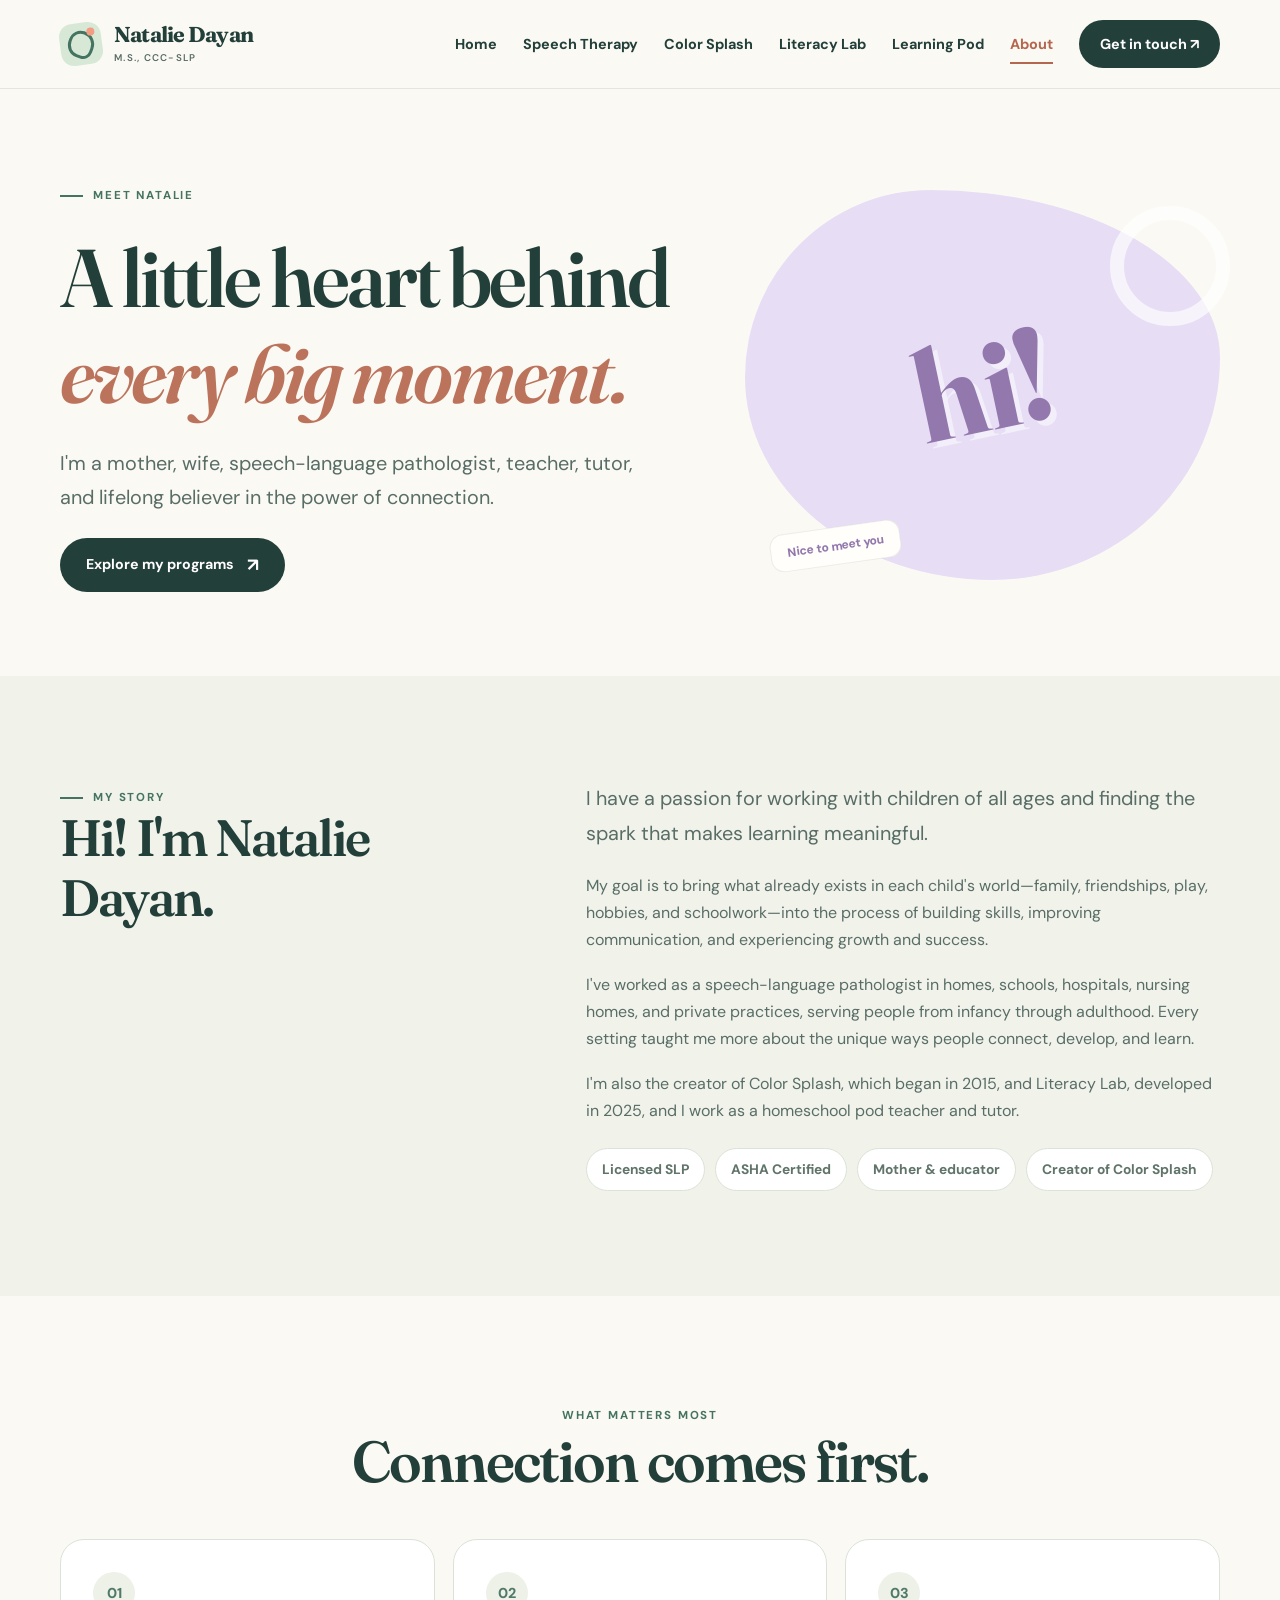
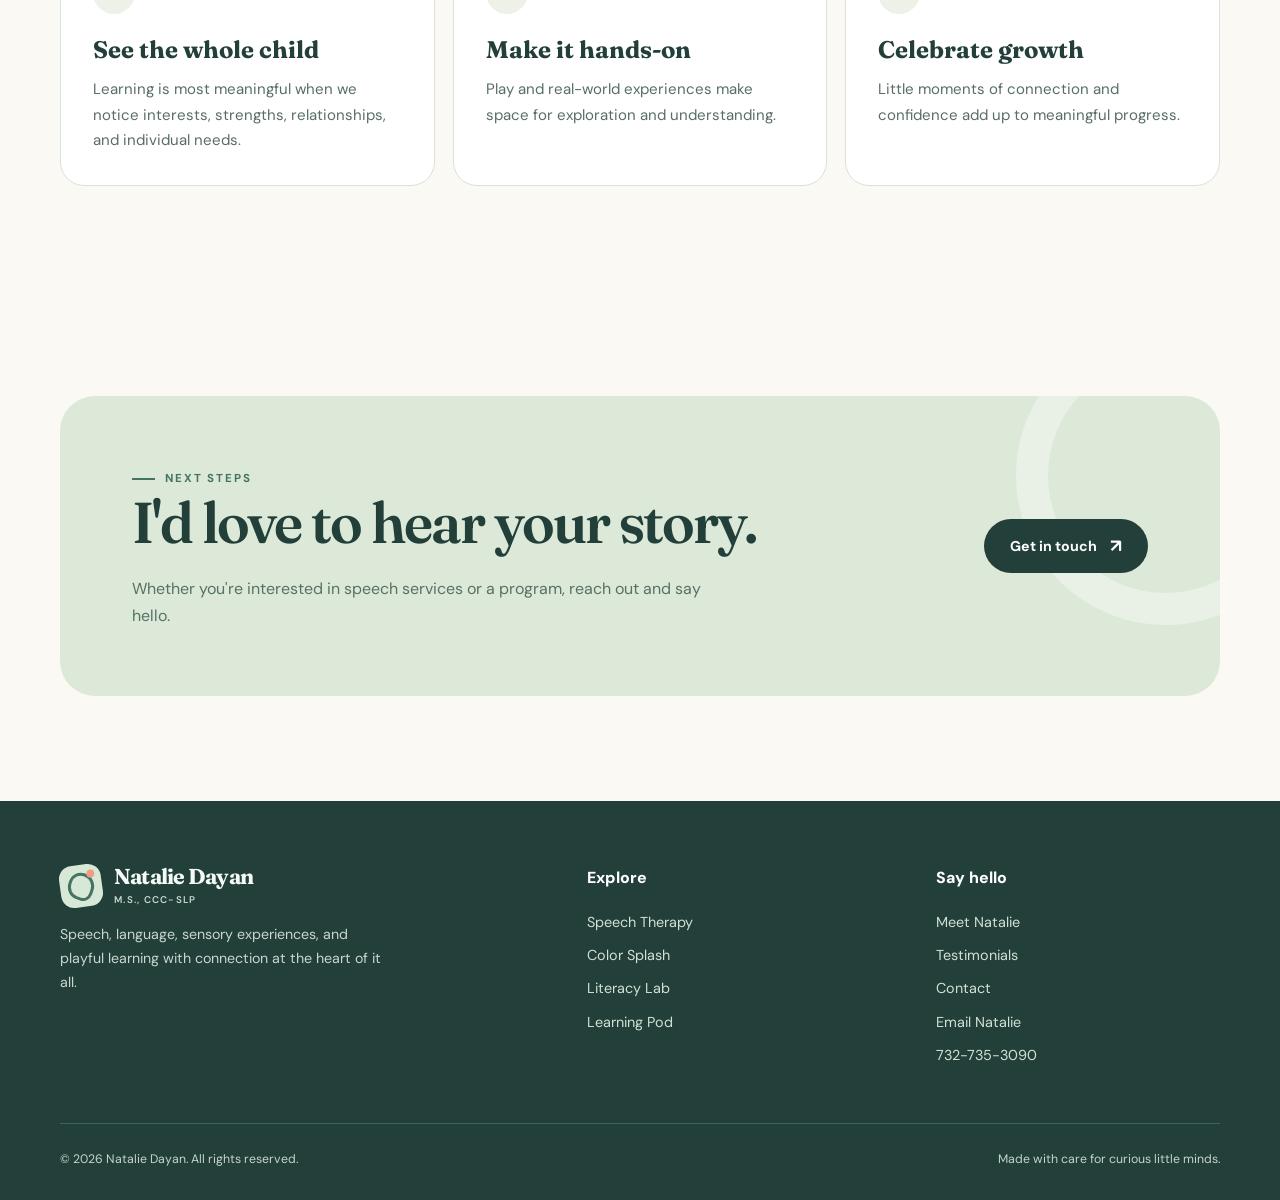
==== about.html @ fe286daa "Build Natalie Dayan static site: about.html" ====
<!doctype html>
<html lang="en"><head><meta charset="utf-8"><meta name="viewport" content="width=device-width,initial-scale=1"><meta name="theme-color" content="#fbf9f4"><meta name="description" content="Get to know Natalie Dayan, M.S., CCC-SLP, speech-language pathologist, educator and creator of Color Splash and Literacy Lab."><title>About Natalie | Natalie Dayan, M.S., CCC-SLP</title><link rel="icon" type="image/svg+xml" href="favicon.svg"><link rel="preconnect" href="https://fonts.googleapis.com"><link rel="preconnect" href="https://fonts.gstatic.com" crossorigin><link rel="stylesheet" href="styles.css"><script src="main.js" defer></script></head><body><a class="skip" href="#content">Skip to content</a><header class="site-header"><div class="shell nav-row"><a class="brand" href="index.html" aria-label="Natalie Dayan home"><span class="brand-mark" aria-hidden="true"></span><span class="brand-name">Natalie Dayan<span class="brand-sub">M.S., CCC-SLP</span></span></a><button class="menu-toggle" type="button" aria-expanded="false" aria-controls="primary-nav" aria-label="Open navigation"><span></span></button><nav class="site-nav" id="primary-nav" aria-label="Primary navigation"><a href="index.html">Home</a><a href="speech-therapy.html">Speech Therapy</a><a href="color-splash.html">Color Splash</a><a href="literacy-lab.html">Literacy Lab</a><a href="learning-pod.html">Learning Pod</a><a href="about.html" aria-current="page">About</a><a class="nav-cta" href="contact.html">Get in touch ↗</a></nav></div></header><main id="content"><section class="page-hero"><div class="shell page-hero-grid"><div><span class="eyebrow">Meet Natalie</span><h1>A little heart behind <span class='highlight'>every big moment.</span></h1><p class="lead">I'm a mother, wife, speech-language pathologist, teacher, tutor, and lifelong believer in the power of connection.</p><div class="button-row"><a class="btn btn-primary" href="index.html#programs">Explore my programs <span class="arrow" aria-hidden="true">↗</span></a></div></div><div class="page-art about-art" aria-hidden="true"><span class="orb"></span><span class="central">hi!</span><span class="mini">Nice to meet you</span></div></div></section><section class="section soft-area"><div class="shell prose-grid"><div><span class="eyebrow">My story</span><h2>Hi! I'm Natalie Dayan.</h2></div><div><p class="lead">I have a passion for working with children of all ages and finding the spark that makes learning meaningful.</p><p>My goal is to bring what already exists in each child's world—family, friendships, play, hobbies, and schoolwork—into the process of building skills, improving communication, and experiencing growth and success.</p><p>I've worked as a speech-language pathologist in homes, schools, hospitals, nursing homes, and private practices, serving people from infancy through adulthood. Every setting taught me more about the unique ways people connect, develop, and learn.</p><p>I'm also the creator of Color Splash, which began in 2015, and Literacy Lab, developed in 2025, and I work as a homeschool pod teacher and tutor.</p><div class="bullet-pills"><span>Licensed SLP</span><span>ASHA Certified</span><span>Mother & educator</span><span>Creator of Color Splash</span></div></div></div></section><section class="section"><div class="shell"><div class="section-heading center"><span class="eyebrow">What matters most</span><h2>Connection comes first.</h2></div><div class="info-grid"><article class="info-card reveal"><span class="num">01</span><h3>See the whole child</h3><p>Learning is most meaningful when we notice interests, strengths, relationships, and individual needs.</p></article><article class="info-card reveal"><span class="num">02</span><h3>Make it hands-on</h3><p>Play and real-world experiences make space for exploration and understanding.</p></article><article class="info-card reveal"><span class="num">03</span><h3>Celebrate growth</h3><p>Little moments of connection and confidence add up to meaningful progress.</p></article></div></div></section><section class="section"><div class="shell"><div class="cta-panel reveal"><div><span class="eyebrow">Next steps</span><h2>I'd love to hear your story.</h2><p>Whether you're interested in speech services or a program, reach out and say hello.</p></div><a class="btn btn-primary" href="contact.html">Get in touch <span class="arrow" aria-hidden="true">↗</span></a></div></div></section></main><footer class="site-footer"><div class="shell"><div class="footer-top"><div><a class="brand" href="index.html"><span class="brand-mark" aria-hidden="true"></span><span class="brand-name">Natalie Dayan<span class="brand-sub">M.S., CCC-SLP</span></span></a><p>Speech, language, sensory experiences, and playful learning with connection at the heart of it all.</p></div><div><div class="footer-title">Explore</div><nav class="footer-links" aria-label="Footer programs"><a href="speech-therapy.html">Speech Therapy</a><a href="color-splash.html">Color Splash</a><a href="literacy-lab.html">Literacy Lab</a><a href="learning-pod.html">Learning Pod</a></nav></div><div><div class="footer-title">Say hello</div><nav class="footer-links" aria-label="Footer information"><a href="about.html">Meet Natalie</a><a href="testimonials.html">Testimonials</a><a href="contact.html">Contact</a><a href="mailto:colorsplashslp@gmail.com">Email Natalie</a><a href="tel:+17327353090">732-735-3090</a></nav></div></div><div class="footer-bottom"><span>© <span data-year>2026</span> Natalie Dayan. All rights reserved.</span><span>Made with care for curious little minds.</span></div></div></footer></body></html>
---- styles.css ----
@import url('https://fonts.googleapis.com/css2?family=DM+Sans:wght@400;500;600;700&family=Fraunces:opsz,wght,SOFT,WONK@9..144,500,25,1;9..144,600,25,1;9..144,700,25,1&display=swap');
:root{--ink:#233f3a;--muted:#596d67;--cream:#fbf9f4;--paper:#fffefb;--sage:#d7e9d6;--sage-deep:#447461;--coral:#faab93;--lavender:#e7def5;--butter:#f8e6a4;--blue:#cfe5eb;--border:#dbe2d8;--radius:28px;--shadow:0 16px 55px rgba(39,64,55,.08)}
*{box-sizing:border-box}html{scroll-behavior:smooth;scroll-padding-top:105px}body{margin:0;background:var(--cream);font-family:'DM Sans',Arial,sans-serif;color:var(--ink);font-size:16px;line-height:1.68;-webkit-font-smoothing:antialiased}a{color:inherit;text-decoration:none}button{font:inherit}p{margin:0 0 1.15em}h1,h2,h3,h4{margin:0;line-height:1.17}h1,h2,.serif{font-family:'Fraunces',Georgia,serif;font-weight:600;letter-spacing:-.035em}h1{font-size:clamp(3.5rem,7.1vw,6.6rem)}h2{font-size:clamp(2.45rem,4.5vw,4.15rem)}h3{font-size:1.3rem}img,svg{max-width:100%}::selection{background:#f7d0bf;color:var(--ink)}:focus-visible{outline:3px solid #c4765f;outline-offset:4px}.shell{width:min(1160px,calc(100% - 64px));margin-inline:auto}.skip{position:absolute;left:15px;top:-75px;padding:10px 18px;background:white;z-index:200}.skip:focus{top:15px}.site-header{position:sticky;z-index:100;top:0;background:rgba(251,249,244,.95);border-bottom:1px solid rgba(51,76,64,.11);backdrop-filter:blur(16px)}.nav-row{height:88px;display:flex;align-items:center;justify-content:space-between;gap:24px}.brand{display:flex;align-items:center;gap:12px;flex-shrink:0}.brand-mark{height:42px;width:42px;border-radius:13px;background:var(--sage);display:grid;place-items:center;position:relative;transform:rotate(-8deg)}.brand-mark:before{content:'';width:20px;height:21px;border:3px solid var(--sage-deep);border-radius:45% 50% 35% 48%;transform:rotate(28deg)}.brand-mark:after{content:'';position:absolute;height:8px;width:8px;background:#f49b83;border-radius:50%;right:6px;top:6px}.brand-name{font-family:'Fraunces',Georgia,serif;letter-spacing:-.035em;font-weight:700;font-size:1.35rem;line-height:1.05}.brand-sub{display:block;color:var(--muted);font:600 .61rem 'DM Sans',sans-serif;letter-spacing:.13em;text-transform:uppercase;margin-top:5px}.site-nav{display:flex;align-items:center;gap:26px}.site-nav a{font-size:.9rem;font-weight:700;position:relative;transition:color .2s}.site-nav a:not(.nav-cta):hover,.site-nav a[aria-current=page]{color:#b5664e}.site-nav a[aria-current=page]:not(.nav-cta):after{content:'';position:absolute;width:100%;height:2px;background:#b5664e;bottom:-8px;left:0}.site-nav .nav-cta{background:var(--ink);color:white;padding:12px 21px;border-radius:40px}.site-nav .nav-cta:hover{background:#375c50}.menu-toggle{display:none;background:none;border:1px solid var(--border);border-radius:12px;width:45px;height:44px;align-items:center;justify-content:center;cursor:pointer}.menu-toggle span,.menu-toggle span:before,.menu-toggle span:after{width:18px;height:2px;background:var(--ink);display:block;position:relative;transition:transform .2s}.menu-toggle span:before,.menu-toggle span:after{content:'';position:absolute;left:0}.menu-toggle span:before{top:-6px}.menu-toggle span:after{top:6px}
main{overflow:hidden}.eyebrow{font-weight:700;color:var(--sage-deep);letter-spacing:.16em;text-transform:uppercase;font-size:.72rem;display:inline-flex;align-items:center;gap:10px}.eyebrow:before{content:'';display:inline-block;width:23px;height:2px;background:currentColor}.highlight{color:#bc735c;font-style:italic}.lead{font-size:clamp(1.08rem,1.55vw,1.24rem);color:var(--muted);line-height:1.75}.section{padding:105px 0}.section-sm{padding:75px 0}.section-heading{max-width:680px;margin-bottom:44px}.section-heading p{color:var(--muted);margin-top:20px;max-width:590px}.section-heading.center{text-align:center;margin-inline:auto}.section-heading.center .eyebrow:before{display:none}.button-row{display:flex;align-items:center;flex-wrap:wrap;gap:12px}.btn{display:inline-flex;align-items:center;justify-content:center;gap:13px;min-height:54px;padding:14px 25px;border-radius:100px;font-size:.89rem;line-height:1.2;font-weight:700;transition:background .22s,transform .22s,box-shadow .22s;border:1px solid transparent}.btn:hover{transform:translateY(-3px);box-shadow:0 12px 28px rgba(38,69,55,.12)}.btn-primary{background:var(--ink);color:white}.btn-primary:hover{background:#416758}.btn-light{background:white;color:var(--ink);border-color:var(--border)}.btn-outline{border-color:var(--ink);color:var(--ink);background:transparent}.arrow{font-size:1.14rem;line-height:1}.btn-small{min-height:44px;padding:11px 18px}.text-link{font-weight:700;border-bottom:2px solid #d4927a;padding-bottom:4px;display:inline-block}.text-link:hover{color:#b66d54}
.hero{padding:90px 0 100px}.hero-grid{display:grid;grid-template-columns:1fr .97fr;align-items:center;gap:60px}.hero h1{max-width:640px;margin:26px 0 26px}.hero .lead{max-width:525px;margin-bottom:32px}.hero-facts{display:flex;flex-wrap:wrap;gap:10px;margin-top:35px}.hero-facts span{background:white;border:1px solid var(--border);border-radius:40px;padding:7px 13px;color:var(--muted);font-size:.75rem;font-weight:700}.art-stage{height:560px;position:relative;isolation:isolate}.art-bg{position:absolute;inset:27px 0 18px 36px;background:var(--sage);border-radius:49% 51% 45% 46% / 45% 37% 57% 55%;transform:rotate(-9deg)}.art-board{position:absolute;inset:85px 74px 74px 55px;background:#fffefa;border:8px solid white;box-shadow:0 25px 55px rgba(52,86,66,.15);border-radius:25px;transform:rotate(6deg);display:flex;align-items:center;justify-content:center;flex-direction:column;gap:7px}.art-board:before{content:'';position:absolute;inset:20px;border:2px dashed #e9e6d9;border-radius:13px}.art-word{font-family:'Fraunces',Georgia,serif;font-size:clamp(3.3rem,6vw,5.3rem);letter-spacing:-.07em;font-weight:700;line-height:.98;position:relative;z-index:1}.art-word:nth-child(1){color:#e58d76;transform:rotate(-5deg) translateX(-15px)}.art-word:nth-child(2){color:#55927b;transform:rotate(3deg) translateX(12px)}.art-word:nth-child(3){color:#8b78ae;transform:rotate(-3deg)}.art-star{position:absolute;width:100px;height:100px;background:var(--butter);clip-path:polygon(50% 0,62% 32%,96% 9%,75% 43%,100% 58%,66% 65%,76% 99%,49% 78%,18% 100%,28% 64%,0 51%,34% 42%,19% 9%,43% 30%);right:8px;top:1px;transform:rotate(8deg)}.art-dot{position:absolute;width:65px;height:65px;border-radius:50%;background:var(--coral);left:10px;bottom:36px}.art-ring{position:absolute;width:95px;height:95px;border:13px solid #bdadda;border-radius:50%;right:0;bottom:20px}.art-label{position:absolute;bottom:43px;right:26px;background:var(--butter);padding:16px 25px;border-radius:13px;transform:rotate(-8deg);font-size:.82rem;font-weight:800;box-shadow:var(--shadow)}.art-squiggle{position:absolute;width:120px;left:-15px;top:70px;transform:rotate(-14deg)}
.ribbon{border-top:1px solid var(--border);border-bottom:1px solid var(--border);background:#f4f3ea}.ribbon-inner{display:flex;justify-content:space-between;align-items:center;gap:20px;padding:22px 0}.ribbon span{font-size:.86rem;font-weight:700;color:#4d655d}.ribbon b{color:#d69b7d;font-size:1.25rem}
.split{display:grid;grid-template-columns:.95fr 1fr;gap:90px;align-items:center}.split p{color:var(--muted)}.blob-panel{min-height:440px;background:var(--lavender);border-radius:44% 56% 46% 54% / 45% 42% 58% 55%;display:flex;align-items:center;justify-content:center;position:relative}.blob-inner{width:67%;min-height:250px;background:#fffdf6;border-radius:23px;transform:rotate(-7deg);box-shadow:0 20px 35px rgba(63,52,92,.1);padding:34px;text-align:center;display:flex;align-items:center;flex-direction:column;justify-content:center}.blob-inner .serif{font-size:3rem;color:#9e80ae;line-height:1}.blob-inner p{font-family:'Fraunces',Georgia,serif;font-size:1.9rem;color:var(--ink);margin:15px 0 0;line-height:1.25}.blob-burst{position:absolute;top:25px;right:5px;font-size:4rem;transform:rotate(20deg);color:#d78e73}.pill-note{display:inline-flex;background:var(--sage);border-radius:50px;padding:9px 16px;margin-top:19px;font-size:.82rem;color:var(--ink);font-weight:700}
.program-grid{display:grid;grid-template-columns:repeat(4,1fr);gap:16px}.program-card{background:var(--paper);border:1px solid var(--border);border-radius:25px;overflow:hidden;transition:transform .23s,box-shadow .23s;display:flex;flex-direction:column;min-height:405px}.program-card:hover{transform:translateY(-7px);box-shadow:var(--shadow)}.program-art{height:172px;display:grid;place-items:center;overflow:hidden;position:relative}.program-art:before{content:'';position:absolute;width:180px;height:180px;border-radius:45%;transform:rotate(22deg);background:rgba(255,255,255,.37);left:-55px;top:30px}.program-art:after{content:'';position:absolute;width:95px;height:95px;border-radius:50%;background:rgba(255,255,255,.45);right:-17px;top:-16px}.program-art .art-icon{z-index:1;font-family:'Fraunces',Georgia,serif;font-size:6.7rem;font-weight:700;line-height:1;transform:rotate(-10deg)}.program-art.peach{background:#f8c2b0;color:#a65147}.program-art.mint{background:#d2e8d7;color:#478364}.program-art.lilac{background:#e4dcf4;color:#9174b5}.program-art.yellow{background:#f5e6af;color:#987a39}.program-copy{padding:25px 24px 26px;flex:1;display:flex;flex-direction:column}.program-copy .meta{color:#718079;font-size:.72rem;font-weight:800;letter-spacing:.1em;text-transform:uppercase;margin-bottom:10px}.program-copy h3{font-family:'Fraunces',Georgia,serif;font-size:1.55rem;letter-spacing:-.02em;margin-bottom:12px}.program-copy p{font-size:.88rem;color:var(--muted);line-height:1.62}.program-copy .card-link{margin-top:auto;font-size:.86rem;font-weight:800;display:flex;align-items:center;gap:8px}.card-link span{transition:transform .2s}.program-card:hover .card-link span{transform:translateX(5px)}
.feature{background:var(--ink);border-radius:35px;padding:70px;display:grid;grid-template-columns:1fr .9fr;gap:55px;align-items:center;color:#fff}.feature .eyebrow{color:#b5dbc6}.feature h2{margin:24px 0}.feature p{color:#e0e9e3}.feature .btn{margin-top:12px}.feature-art{min-height:360px;position:relative;display:flex;align-items:center;justify-content:center}.feature-art .shape-one{position:absolute;width:255px;height:255px;border-radius:37%;transform:rotate(24deg);background:#f7b59d}.feature-art .shape-two{position:absolute;width:190px;height:190px;border:24px solid #e3cff1;border-radius:50%;right:9px;top:16px}.feature-art .shape-three{position:absolute;width:100px;height:100px;background:#e9d277;border-radius:50%;left:30px;bottom:13px}.feature-art strong{font-family:'Fraunces',Georgia,serif;font-size:clamp(4rem,7vw,6.5rem);line-height:.93;text-align:center;letter-spacing:-.06em;position:relative;transform:rotate(-10deg);text-shadow:3px 5px 0 rgba(0,0,0,.12)}
.testimonials-grid{display:grid;grid-template-columns:repeat(3,1fr);gap:18px}.quote{background:white;border:1px solid var(--border);padding:36px;border-radius:26px;display:flex;flex-direction:column;min-height:325px}.quote:before{content:'“';font-family:Georgia,serif;font-size:5.5rem;line-height:.7;color:#dbaa93}.quote p{color:#4b6259;line-height:1.8;font-size:.94rem;margin:16px 0 26px}.quote footer{margin-top:auto;font-size:.85rem;font-weight:800}.cta-panel{border-radius:35px;background:#dce9d9;padding:66px 72px;display:flex;align-items:center;justify-content:space-between;gap:36px;position:relative;overflow:hidden}.cta-panel:after{content:'';border:32px solid rgba(255,255,255,.35);height:235px;width:235px;border-radius:50%;position:absolute;right:-95px;top:-70px;pointer-events:none}.cta-panel h2{max-width:660px}.cta-panel p{color:#557265;margin:20px 0 0;max-width:580px}.cta-panel .btn{white-space:nowrap;z-index:1}
.page-hero{padding:90px 0 84px}.page-hero-grid{display:grid;grid-template-columns:1fr .78fr;gap:75px;align-items:center}.page-hero h1{font-size:clamp(3.6rem,6.4vw,5.9rem);margin:24px 0}.page-hero .lead{max-width:650px}.page-art{min-height:390px;border-radius:39% 61% 48% 52% / 48% 43% 57% 52%;position:relative;display:flex;justify-content:center;align-items:center}.page-art .central{font:700 clamp(5rem,10vw,9rem)/1 'Fraunces',serif;position:relative;transform:rotate(-12deg);text-shadow:5px 6px 0 rgba(255,255,255,.5)}.page-art .orb{position:absolute;border:14px solid rgba(255,255,255,.65);border-radius:50%;width:120px;height:120px;top:16px;right:-10px}.page-art .mini{position:absolute;background:#fffefa;border:1px solid rgba(0,0,0,.07);border-radius:13px;padding:8px 16px;font-weight:800;font-size:.75rem;bottom:15px;left:25px;transform:rotate(-8deg)}.page-art.peach{background:var(--coral);color:#ad5d53}.page-art.lilac{background:var(--lavender);color:#9073b2}.page-art.mint{background:var(--sage);color:#569679}.page-art.yellow{background:var(--butter);color:#b19050}.page-art.blue{background:var(--blue);color:#628d9d}.page-art.about-art{background:var(--lavender);color:#9378ad}
.prose-grid{display:grid;grid-template-columns:.68fr 1fr;gap:95px}.prose-grid h2{font-size:clamp(2.5rem,4vw,3.6rem)}.prose-grid p{color:var(--muted)}.info-grid{display:grid;grid-template-columns:repeat(3,1fr);gap:18px}.info-card{border:1px solid var(--border);background:white;padding:32px;border-radius:24px}.info-card .num{display:inline-grid;place-items:center;background:#edf1e8;width:42px;height:42px;border-radius:50%;font-size:.9rem;font-weight:800;color:#517968;margin-bottom:22px}.info-card h3{font-family:'Fraunces',Georgia,serif;font-size:1.5rem;margin-bottom:13px}.info-card p{font-size:.94rem;color:var(--muted);margin:0}.soft-area{background:#f1f3eb}.soft-area.lilac{background:#f3f0f7}.soft-area.peach{background:#fcf0e9}.long-quote{background:white;border-left:4px solid #e1ac92;border-radius:0 18px 18px 0;padding:26px 32px;font-family:'Fraunces',Georgia,serif;font-size:1.4rem;line-height:1.55}.bullet-pills{display:flex;gap:10px;flex-wrap:wrap;margin-top:23px}.bullet-pills span{border:1px solid var(--border);background:white;padding:9px 15px;border-radius:40px;color:#60746a;font-weight:700;font-size:.86rem}.detail-list{margin:16px 0 0;padding-left:19px;color:var(--muted)}.detail-list li{margin-bottom:13px}.stack{display:grid;gap:16px}.mini-stats{display:flex;flex-wrap:wrap;gap:14px}.mini-stats span{border:1px solid var(--border);padding:17px 21px;background:white;border-radius:16px;font-weight:700}
.contact-grid{display:grid;grid-template-columns:repeat(2,1fr);gap:18px}.contact-option{background:white;padding:30px;border:1px solid var(--border);border-radius:26px;transition:transform .2s,box-shadow .2s}.contact-option:hover{transform:translateY(-4px);box-shadow:var(--shadow)}.contact-option .small-icon{font-size:2.6rem;display:block;margin-bottom:17px}.contact-option h3{font-family:'Fraunces',Georgia,serif;font-size:1.65rem}.contact-option p{color:var(--muted);margin:12px 0 24px}.contact-option .text-link{font-size:.86rem}.contact-details{border-radius:25px;background:var(--sage);padding:37px;display:grid;gap:14px}.contact-details a{text-decoration:underline;text-underline-offset:4px}.note{font-size:.84rem;color:var(--muted)}.full-quotes{display:grid;grid-template-columns:repeat(2,1fr);gap:18px}.full-quotes .quote{min-height:unset}
.site-footer{background:#233f3a;color:#f4faf5;padding:64px 0 30px}.footer-top{display:grid;grid-template-columns:1.3fr .8fr .8fr;gap:65px;padding-bottom:56px}.site-footer .brand{margin-bottom:16px}.site-footer .brand-sub{color:#c7d9cf}.site-footer p{color:#c9d7ce;max-width:335px;font-size:.89rem}.footer-title{font-weight:800;margin-bottom:18px;color:white}.footer-links{display:grid;gap:9px}.footer-links a{color:#d2e1d5;font-size:.9rem}.footer-links a:hover{text-decoration:underline}.footer-bottom{border-top:1px solid #416058;padding-top:25px;display:flex;justify-content:space-between;gap:20px;font-size:.77rem;color:#c4d5ca}.footer-bottom a{text-decoration:underline}.reveal{opacity:0;transform:translateY(17px);transition:opacity .65s ease,transform .65s ease}.reveal.is-visible{opacity:1;transform:none}
@media(max-width:1080px){.site-nav{gap:16px}.site-nav a{font-size:.82rem}.hero-grid{gap:27px}.program-grid{grid-template-columns:repeat(2,1fr)}.program-card{min-height:365px}.feature{padding:50px}.footer-top{gap:30px}}
@media(max-width:760px){.shell{width:min(100% - 36px,560px)}.nav-row{height:76px}.menu-toggle{display:flex}.site-nav{display:none;position:absolute;left:0;right:0;top:75px;background:var(--cream);padding:23px max(18px,calc((100vw - 560px)/2));box-shadow:0 16px 35px rgba(0,0,0,.08);border-bottom:1px solid var(--border);flex-direction:column;align-items:stretch;gap:0}.site-nav.open{display:flex}.site-nav a{font-size:1rem;padding:13px 7px}.site-nav a[aria-current=page]:not(.nav-cta):after{display:none}.site-nav .nav-cta{text-align:center;margin-top:12px;padding:13px 15px}.hero{padding:56px 0 65px}.hero-grid,.page-hero-grid,.split,.prose-grid{grid-template-columns:1fr;gap:36px}.hero h1{font-size:clamp(3.25rem,12vw,4.8rem)}.art-stage{height:400px;max-width:440px;width:100%;margin:auto}.art-board{inset:50px 50px 54px 48px}.art-word{font-size:4rem}.art-star{width:68px;height:68px}.art-label{right:12px;bottom:22px}.art-dot{width:45px;height:45px}.art-ring{width:66px;height:66px;border-width:10px}.ribbon-inner{flex-wrap:wrap;justify-content:center;gap:6px 15px;text-align:center}.ribbon b{display:none}.ribbon span{font-size:.73rem}.section{padding:72px 0}.section-sm{padding:53px 0}.section-heading{margin-bottom:33px}.blob-panel{min-height:360px;max-width:460px;width:100%;margin:auto}.feature{grid-template-columns:1fr;padding:36px 27px;gap:17px;border-radius:25px}.feature-art{min-height:265px}.feature-art strong{font-size:5.7rem}.testimonials-grid,.info-grid,.contact-grid,.full-quotes{grid-template-columns:1fr}.quote{min-height:unset}.cta-panel{padding:42px 27px;display:block;border-radius:27px}.cta-panel .btn{margin-top:25px}.page-hero{padding:59px 0 52px}.page-hero h1{font-size:clamp(3.1rem,11vw,5rem)}.page-art{min-height:310px;max-width:440px;width:100%;margin:auto}.footer-top{grid-template-columns:1fr 1fr;gap:35px}.footer-top>div:first-child{grid-column:1 / -1}.footer-bottom{flex-direction:column;gap:8px}.prose-grid{gap:20px}}
@media(max-width:470px){.program-grid{grid-template-columns:1fr}.program-card{min-height:unset}.program-art{height:155px}.hero-facts{gap:7px}.hero-facts span{font-size:.69rem}.art-stage{height:340px}.art-word{font-size:3.4rem}.art-board{inset:44px 39px 47px 43px}.blob-inner{width:77%}.footer-top{grid-template-columns:1fr}.footer-top>div:first-child{grid-column:auto}.brand-name{font-size:1.19rem}.brand-mark{width:37px;height:37px}.contact-option{padding:25px}}
@media(prefers-reduced-motion:reduce){*,*:before,*:after{scroll-behavior:auto!important;animation:none!important;transition:none!important}.reveal{opacity:1;transform:none}}
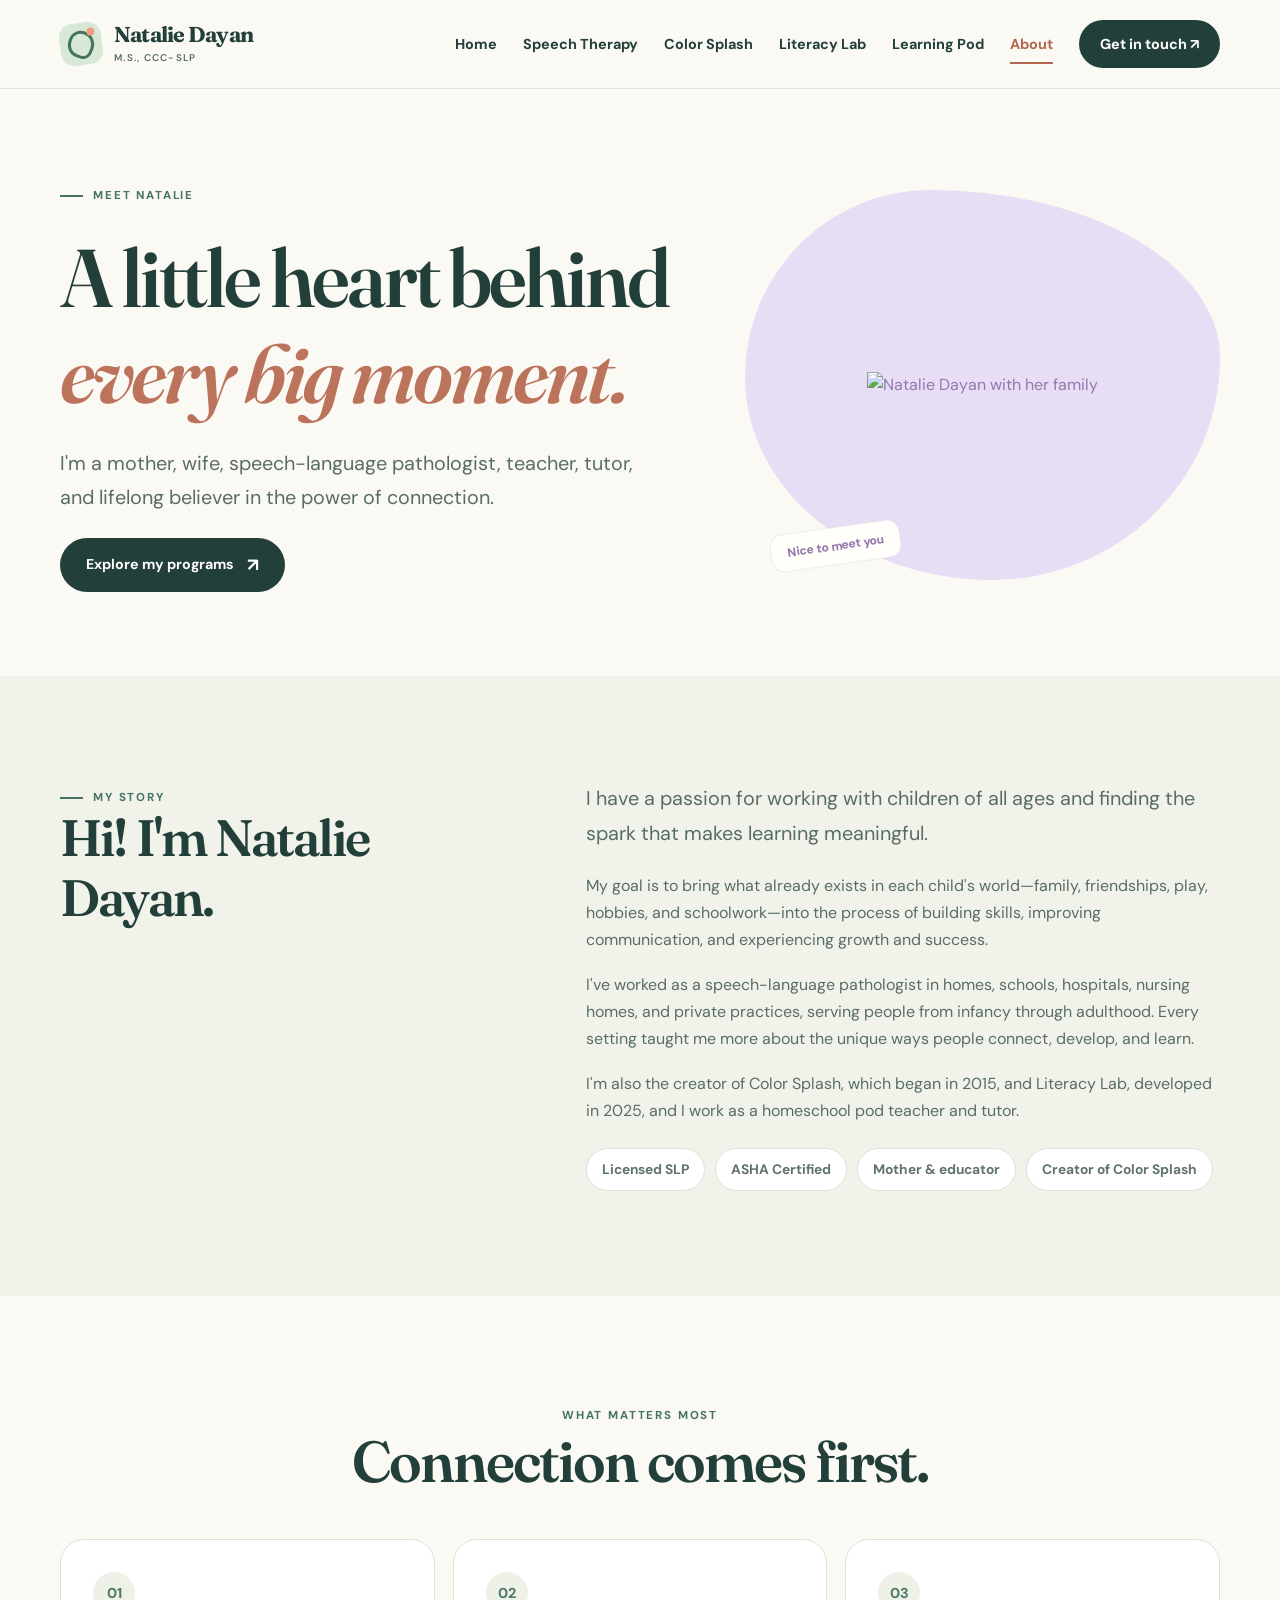
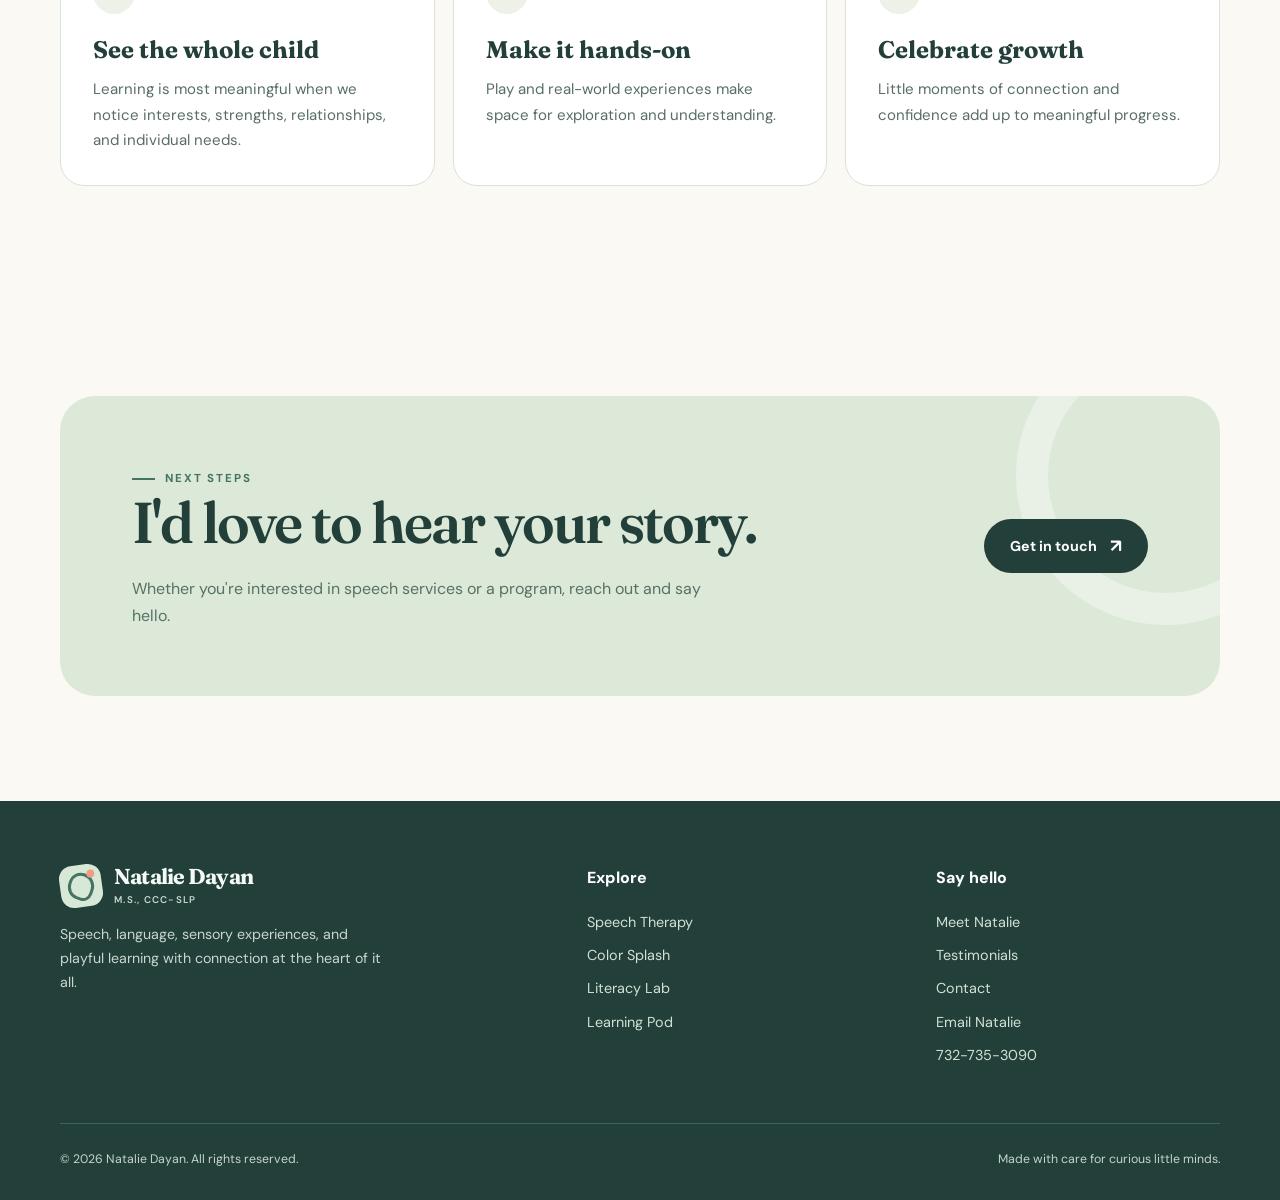
==== commit d7af1625: "Use Natalie's original personal photos and program branding" ====
--- a/about.html
+++ b/about.html
@@ -1,2 +1,2 @@
 <!doctype html>
-<html lang="en"><head><meta charset="utf-8"><meta name="viewport" content="width=device-width,initial-scale=1"><meta name="theme-color" content="#fbf9f4"><meta name="description" content="Get to know Natalie Dayan, M.S., CCC-SLP, speech-language pathologist, educator and creator of Color Splash and Literacy Lab."><title>About Natalie | Natalie Dayan, M.S., CCC-SLP</title><link rel="icon" type="image/svg+xml" href="favicon.svg"><link rel="preconnect" href="https://fonts.googleapis.com"><link rel="preconnect" href="https://fonts.gstatic.com" crossorigin><link rel="stylesheet" href="styles.css"><script src="main.js" defer></script></head><body><a class="skip" href="#content">Skip to content</a><header class="site-header"><div class="shell nav-row"><a class="brand" href="index.html" aria-label="Natalie Dayan home"><span class="brand-mark" aria-hidden="true"></span><span class="brand-name">Natalie Dayan<span class="brand-sub">M.S., CCC-SLP</span></span></a><button class="menu-toggle" type="button" aria-expanded="false" aria-controls="primary-nav" aria-label="Open navigation"><span></span></button><nav class="site-nav" id="primary-nav" aria-label="Primary navigation"><a href="index.html">Home</a><a href="speech-therapy.html">Speech Therapy</a><a href="color-splash.html">Color Splash</a><a href="literacy-lab.html">Literacy Lab</a><a href="learning-pod.html">Learning Pod</a><a href="about.html" aria-current="page">About</a><a class="nav-cta" href="contact.html">Get in touch ↗</a></nav></div></header><main id="content"><section class="page-hero"><div class="shell page-hero-grid"><div><span class="eyebrow">Meet Natalie</span><h1>A little heart behind <span class='highlight'>every big moment.</span></h1><p class="lead">I'm a mother, wife, speech-language pathologist, teacher, tutor, and lifelong believer in the power of connection.</p><div class="button-row"><a class="btn btn-primary" href="index.html#programs">Explore my programs <span class="arrow" aria-hidden="true">↗</span></a></div></div><div class="page-art about-art" aria-hidden="true"><span class="orb"></span><span class="central">hi!</span><span class="mini">Nice to meet you</span></div></div></section><section class="section soft-area"><div class="shell prose-grid"><div><span class="eyebrow">My story</span><h2>Hi! I'm Natalie Dayan.</h2></div><div><p class="lead">I have a passion for working with children of all ages and finding the spark that makes learning meaningful.</p><p>My goal is to bring what already exists in each child's world—family, friendships, play, hobbies, and schoolwork—into the process of building skills, improving communication, and experiencing growth and success.</p><p>I've worked as a speech-language pathologist in homes, schools, hospitals, nursing homes, and private practices, serving people from infancy through adulthood. Every setting taught me more about the unique ways people connect, develop, and learn.</p><p>I'm also the creator of Color Splash, which began in 2015, and Literacy Lab, developed in 2025, and I work as a homeschool pod teacher and tutor.</p><div class="bullet-pills"><span>Licensed SLP</span><span>ASHA Certified</span><span>Mother & educator</span><span>Creator of Color Splash</span></div></div></div></section><section class="section"><div class="shell"><div class="section-heading center"><span class="eyebrow">What matters most</span><h2>Connection comes first.</h2></div><div class="info-grid"><article class="info-card reveal"><span class="num">01</span><h3>See the whole child</h3><p>Learning is most meaningful when we notice interests, strengths, relationships, and individual needs.</p></article><article class="info-card reveal"><span class="num">02</span><h3>Make it hands-on</h3><p>Play and real-world experiences make space for exploration and understanding.</p></article><article class="info-card reveal"><span class="num">03</span><h3>Celebrate growth</h3><p>Little moments of connection and confidence add up to meaningful progress.</p></article></div></div></section><section class="section"><div class="shell"><div class="cta-panel reveal"><div><span class="eyebrow">Next steps</span><h2>I'd love to hear your story.</h2><p>Whether you're interested in speech services or a program, reach out and say hello.</p></div><a class="btn btn-primary" href="contact.html">Get in touch <span class="arrow" aria-hidden="true">↗</span></a></div></div></section></main><footer class="site-footer"><div class="shell"><div class="footer-top"><div><a class="brand" href="index.html"><span class="brand-mark" aria-hidden="true"></span><span class="brand-name">Natalie Dayan<span class="brand-sub">M.S., CCC-SLP</span></span></a><p>Speech, language, sensory experiences, and playful learning with connection at the heart of it all.</p></div><div><div class="footer-title">Explore</div><nav class="footer-links" aria-label="Footer programs"><a href="speech-therapy.html">Speech Therapy</a><a href="color-splash.html">Color Splash</a><a href="literacy-lab.html">Literacy Lab</a><a href="learning-pod.html">Learning Pod</a></nav></div><div><div class="footer-title">Say hello</div><nav class="footer-links" aria-label="Footer information"><a href="about.html">Meet Natalie</a><a href="testimonials.html">Testimonials</a><a href="contact.html">Contact</a><a href="mailto:colorsplashslp@gmail.com">Email Natalie</a><a href="tel:+17327353090">732-735-3090</a></nav></div></div><div class="footer-bottom"><span>© <span data-year>2026</span> Natalie Dayan. All rights reserved.</span><span>Made with care for curious little minds.</span></div></div></footer></body></html>+<html lang="en"><head><meta charset="utf-8"><meta name="viewport" content="width=device-width,initial-scale=1"><meta name="theme-color" content="#fbf9f4"><meta name="description" content="Get to know Natalie Dayan, M.S., CCC-SLP, speech-language pathologist, educator and creator of Color Splash and Literacy Lab."><title>About Natalie | Natalie Dayan, M.S., CCC-SLP</title><link rel="icon" type="image/svg+xml" href="favicon.svg"><link rel="preconnect" href="https://fonts.googleapis.com"><link rel="preconnect" href="https://fonts.gstatic.com" crossorigin><link rel="stylesheet" href="styles.css"><script src="main.js" defer></script></head><body><a class="skip" href="#content">Skip to content</a><header class="site-header"><div class="shell nav-row"><a class="brand" href="index.html" aria-label="Natalie Dayan home"><span class="brand-mark" aria-hidden="true"></span><span class="brand-name">Natalie Dayan<span class="brand-sub">M.S., CCC-SLP</span></span></a><button class="menu-toggle" type="button" aria-expanded="false" aria-controls="primary-nav" aria-label="Open navigation"><span></span></button><nav class="site-nav" id="primary-nav" aria-label="Primary navigation"><a href="index.html">Home</a><a href="speech-therapy.html">Speech Therapy</a><a href="color-splash.html">Color Splash</a><a href="literacy-lab.html">Literacy Lab</a><a href="learning-pod.html">Learning Pod</a><a href="about.html" aria-current="page">About</a><a class="nav-cta" href="contact.html">Get in touch ↗</a></nav></div></header><main id="content"><section class="page-hero"><div class="shell page-hero-grid"><div><span class="eyebrow">Meet Natalie</span><h1>A little heart behind <span class='highlight'>every big moment.</span></h1><p class="lead">I'm a mother, wife, speech-language pathologist, teacher, tutor, and lifelong believer in the power of connection.</p><div class="button-row"><a class="btn btn-primary" href="index.html#programs">Explore my programs <span class="arrow" aria-hidden="true">↗</span></a></div></div><div class="page-art about-art original-photo-art"><img src="https://nataliedayan.com/images/family.jpg" alt="Natalie Dayan with her family" loading="eager" decoding="async"><span class="mini">Nice to meet you</span></div></div></section><section class="section soft-area"><div class="shell prose-grid"><div><span class="eyebrow">My story</span><h2>Hi! I'm Natalie Dayan.</h2></div><div><p class="lead">I have a passion for working with children of all ages and finding the spark that makes learning meaningful.</p><p>My goal is to bring what already exists in each child's world—family, friendships, play, hobbies, and schoolwork—into the process of building skills, improving communication, and experiencing growth and success.</p><p>I've worked as a speech-language pathologist in homes, schools, hospitals, nursing homes, and private practices, serving people from infancy through adulthood. Every setting taught me more about the unique ways people connect, develop, and learn.</p><p>I'm also the creator of Color Splash, which began in 2015, and Literacy Lab, developed in 2025, and I work as a homeschool pod teacher and tutor.</p><div class="bullet-pills"><span>Licensed SLP</span><span>ASHA Certified</span><span>Mother & educator</span><span>Creator of Color Splash</span></div></div></div></section><section class="section"><div class="shell"><div class="section-heading center"><span class="eyebrow">What matters most</span><h2>Connection comes first.</h2></div><div class="info-grid"><article class="info-card reveal"><span class="num">01</span><h3>See the whole child</h3><p>Learning is most meaningful when we notice interests, strengths, relationships, and individual needs.</p></article><article class="info-card reveal"><span class="num">02</span><h3>Make it hands-on</h3><p>Play and real-world experiences make space for exploration and understanding.</p></article><article class="info-card reveal"><span class="num">03</span><h3>Celebrate growth</h3><p>Little moments of connection and confidence add up to meaningful progress.</p></article></div></div></section><section class="section"><div class="shell"><div class="cta-panel reveal"><div><span class="eyebrow">Next steps</span><h2>I'd love to hear your story.</h2><p>Whether you're interested in speech services or a program, reach out and say hello.</p></div><a class="btn btn-primary" href="contact.html">Get in touch <span class="arrow" aria-hidden="true">↗</span></a></div></div></section></main><footer class="site-footer"><div class="shell"><div class="footer-top"><div><a class="brand" href="index.html"><span class="brand-mark" aria-hidden="true"></span><span class="brand-name">Natalie Dayan<span class="brand-sub">M.S., CCC-SLP</span></span></a><p>Speech, language, sensory experiences, and playful learning with connection at the heart of it all.</p></div><div><div class="footer-title">Explore</div><nav class="footer-links" aria-label="Footer programs"><a href="speech-therapy.html">Speech Therapy</a><a href="color-splash.html">Color Splash</a><a href="literacy-lab.html">Literacy Lab</a><a href="learning-pod.html">Learning Pod</a></nav></div><div><div class="footer-title">Say hello</div><nav class="footer-links" aria-label="Footer information"><a href="about.html">Meet Natalie</a><a href="testimonials.html">Testimonials</a><a href="contact.html">Contact</a><a href="mailto:colorsplashslp@gmail.com">Email Natalie</a><a href="tel:+17327353090">732-735-3090</a></nav></div></div><div class="footer-bottom"><span>© <span data-year>2026</span> Natalie Dayan. All rights reserved.</span><span>Made with care for curious little minds.</span></div></div></footer></body></html>
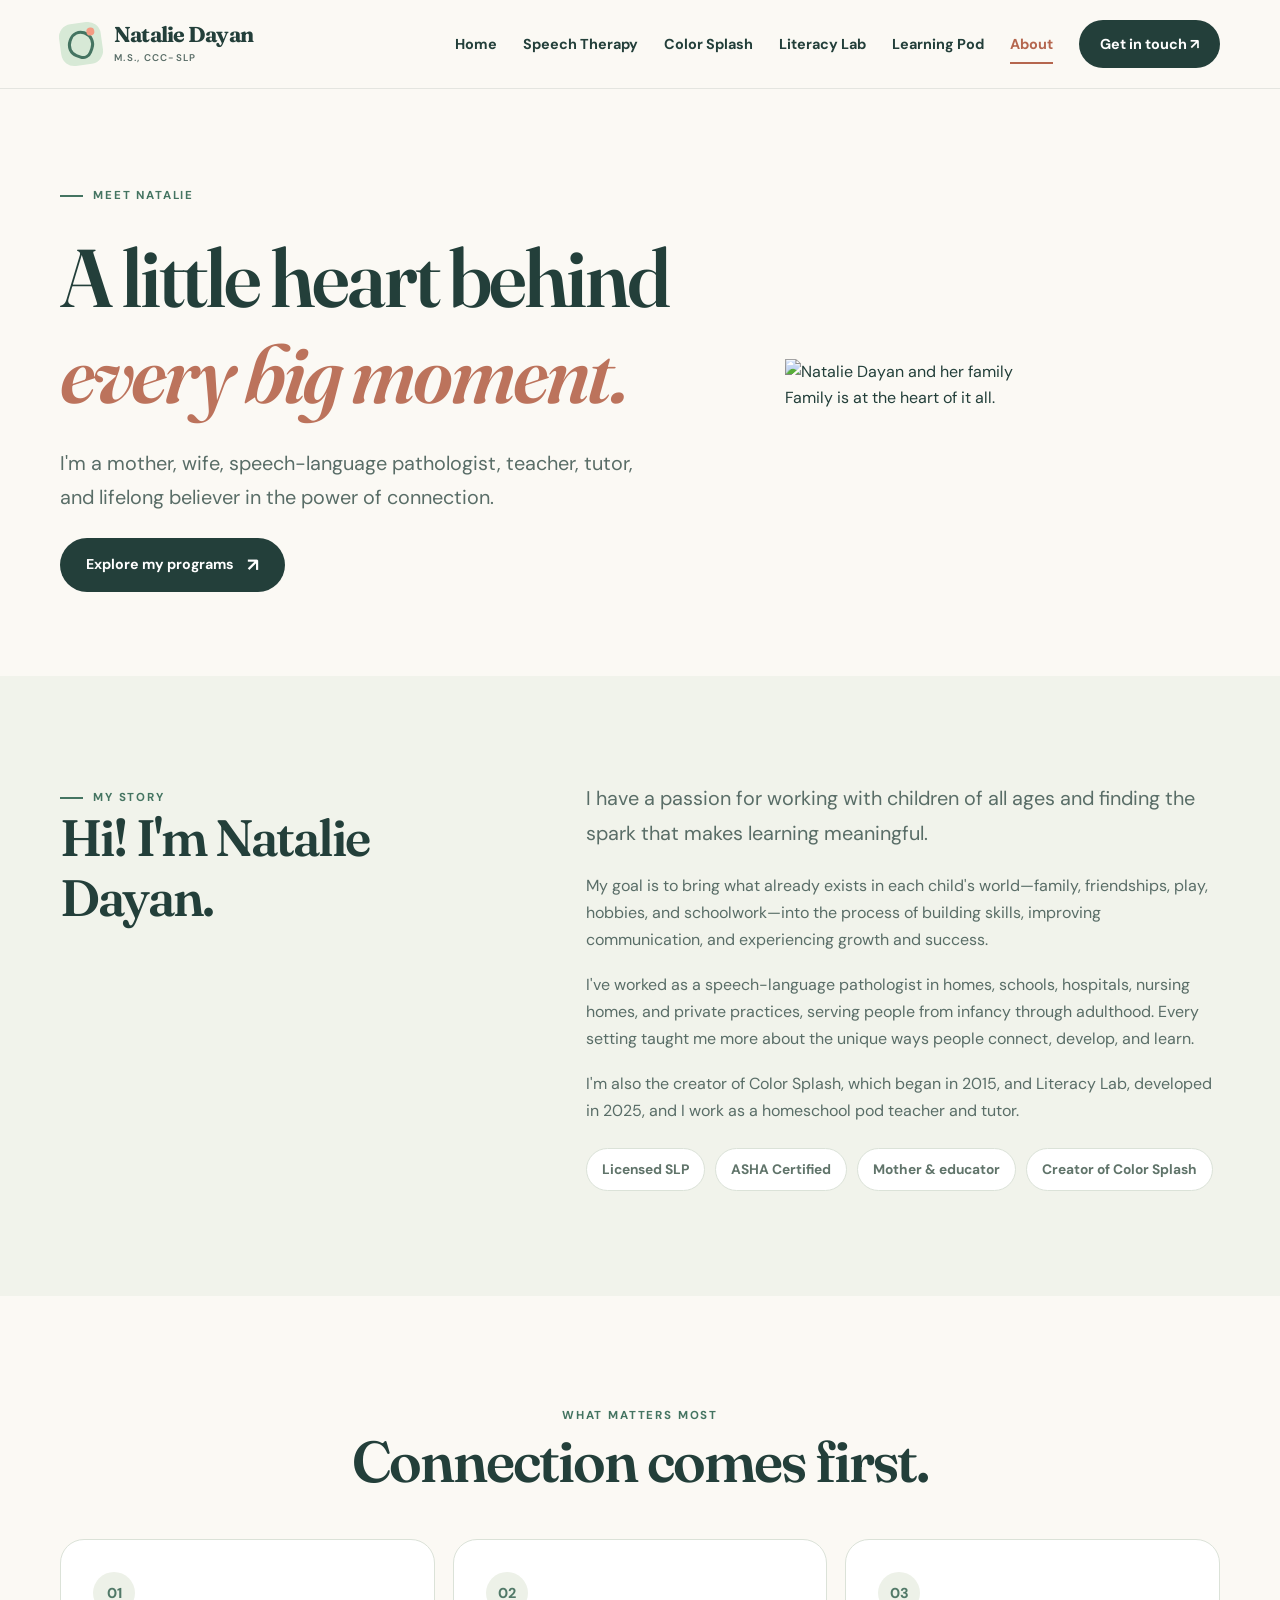
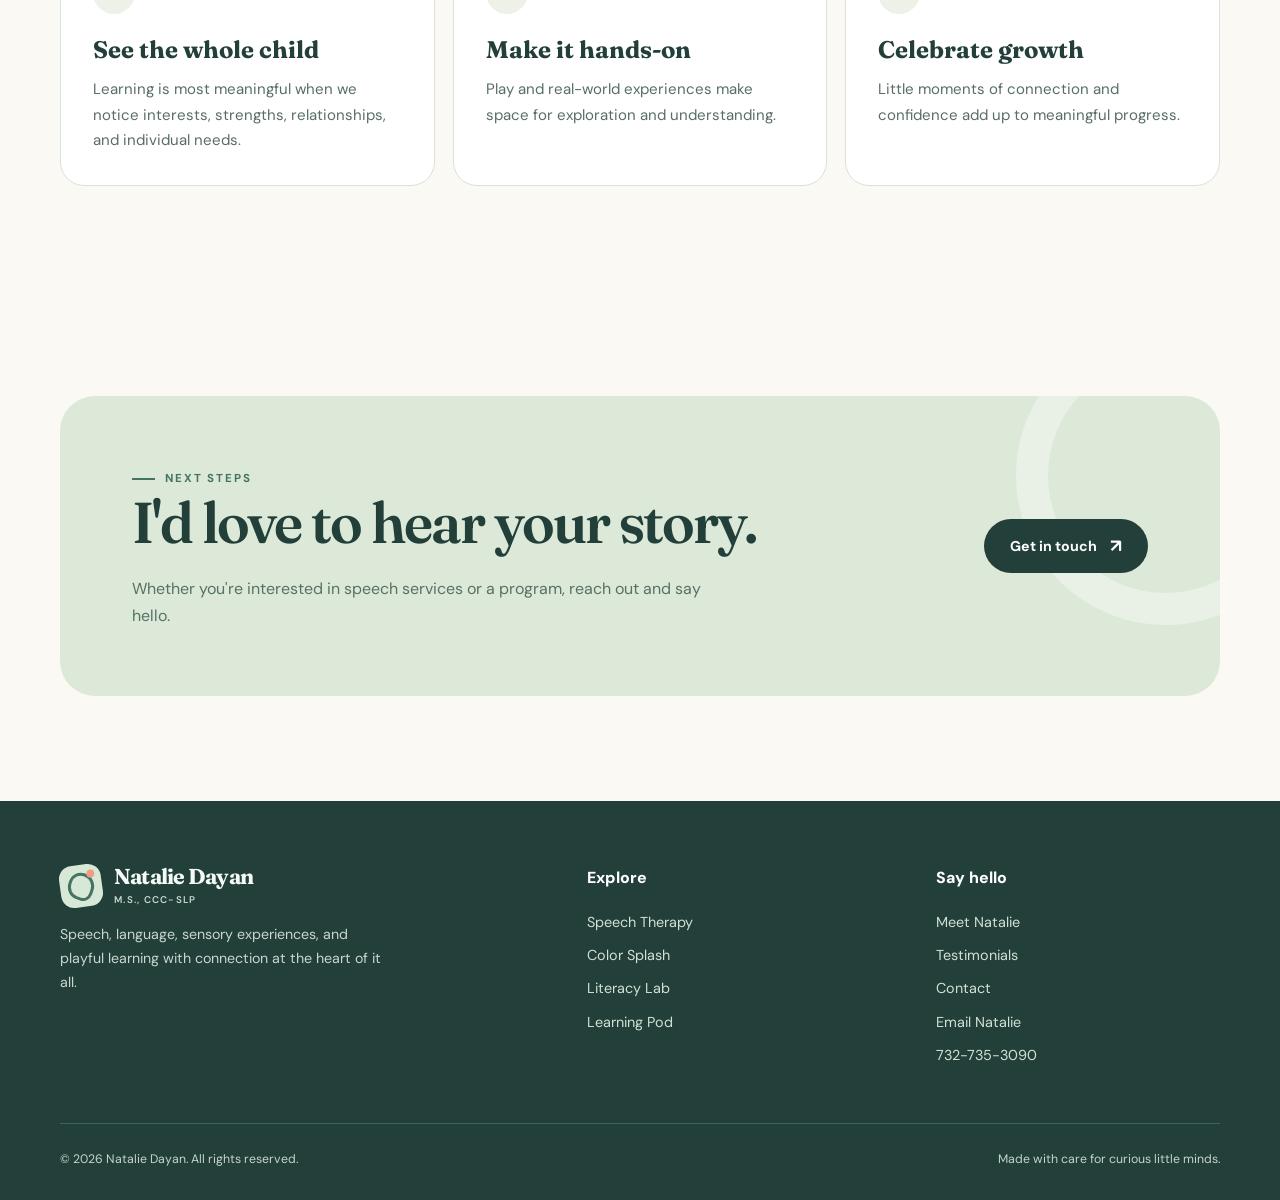
==== commit 09a8550b: "Improve original photograph and logo layouts" ====
--- a/about.html
+++ b/about.html
@@ -1,2 +1,2 @@
 <!doctype html>
-<html lang="en"><head><meta charset="utf-8"><meta name="viewport" content="width=device-width,initial-scale=1"><meta name="theme-color" content="#fbf9f4"><meta name="description" content="Get to know Natalie Dayan, M.S., CCC-SLP, speech-language pathologist, educator and creator of Color Splash and Literacy Lab."><title>About Natalie | Natalie Dayan, M.S., CCC-SLP</title><link rel="icon" type="image/svg+xml" href="favicon.svg"><link rel="preconnect" href="https://fonts.googleapis.com"><link rel="preconnect" href="https://fonts.gstatic.com" crossorigin><link rel="stylesheet" href="styles.css"><script src="main.js" defer></script></head><body><a class="skip" href="#content">Skip to content</a><header class="site-header"><div class="shell nav-row"><a class="brand" href="index.html" aria-label="Natalie Dayan home"><span class="brand-mark" aria-hidden="true"></span><span class="brand-name">Natalie Dayan<span class="brand-sub">M.S., CCC-SLP</span></span></a><button class="menu-toggle" type="button" aria-expanded="false" aria-controls="primary-nav" aria-label="Open navigation"><span></span></button><nav class="site-nav" id="primary-nav" aria-label="Primary navigation"><a href="index.html">Home</a><a href="speech-therapy.html">Speech Therapy</a><a href="color-splash.html">Color Splash</a><a href="literacy-lab.html">Literacy Lab</a><a href="learning-pod.html">Learning Pod</a><a href="about.html" aria-current="page">About</a><a class="nav-cta" href="contact.html">Get in touch ↗</a></nav></div></header><main id="content"><section class="page-hero"><div class="shell page-hero-grid"><div><span class="eyebrow">Meet Natalie</span><h1>A little heart behind <span class='highlight'>every big moment.</span></h1><p class="lead">I'm a mother, wife, speech-language pathologist, teacher, tutor, and lifelong believer in the power of connection.</p><div class="button-row"><a class="btn btn-primary" href="index.html#programs">Explore my programs <span class="arrow" aria-hidden="true">↗</span></a></div></div><div class="page-art about-art original-photo-art"><img src="https://nataliedayan.com/images/family.jpg" alt="Natalie Dayan with her family" loading="eager" decoding="async"><span class="mini">Nice to meet you</span></div></div></section><section class="section soft-area"><div class="shell prose-grid"><div><span class="eyebrow">My story</span><h2>Hi! I'm Natalie Dayan.</h2></div><div><p class="lead">I have a passion for working with children of all ages and finding the spark that makes learning meaningful.</p><p>My goal is to bring what already exists in each child's world—family, friendships, play, hobbies, and schoolwork—into the process of building skills, improving communication, and experiencing growth and success.</p><p>I've worked as a speech-language pathologist in homes, schools, hospitals, nursing homes, and private practices, serving people from infancy through adulthood. Every setting taught me more about the unique ways people connect, develop, and learn.</p><p>I'm also the creator of Color Splash, which began in 2015, and Literacy Lab, developed in 2025, and I work as a homeschool pod teacher and tutor.</p><div class="bullet-pills"><span>Licensed SLP</span><span>ASHA Certified</span><span>Mother & educator</span><span>Creator of Color Splash</span></div></div></div></section><section class="section"><div class="shell"><div class="section-heading center"><span class="eyebrow">What matters most</span><h2>Connection comes first.</h2></div><div class="info-grid"><article class="info-card reveal"><span class="num">01</span><h3>See the whole child</h3><p>Learning is most meaningful when we notice interests, strengths, relationships, and individual needs.</p></article><article class="info-card reveal"><span class="num">02</span><h3>Make it hands-on</h3><p>Play and real-world experiences make space for exploration and understanding.</p></article><article class="info-card reveal"><span class="num">03</span><h3>Celebrate growth</h3><p>Little moments of connection and confidence add up to meaningful progress.</p></article></div></div></section><section class="section"><div class="shell"><div class="cta-panel reveal"><div><span class="eyebrow">Next steps</span><h2>I'd love to hear your story.</h2><p>Whether you're interested in speech services or a program, reach out and say hello.</p></div><a class="btn btn-primary" href="contact.html">Get in touch <span class="arrow" aria-hidden="true">↗</span></a></div></div></section></main><footer class="site-footer"><div class="shell"><div class="footer-top"><div><a class="brand" href="index.html"><span class="brand-mark" aria-hidden="true"></span><span class="brand-name">Natalie Dayan<span class="brand-sub">M.S., CCC-SLP</span></span></a><p>Speech, language, sensory experiences, and playful learning with connection at the heart of it all.</p></div><div><div class="footer-title">Explore</div><nav class="footer-links" aria-label="Footer programs"><a href="speech-therapy.html">Speech Therapy</a><a href="color-splash.html">Color Splash</a><a href="literacy-lab.html">Literacy Lab</a><a href="learning-pod.html">Learning Pod</a></nav></div><div><div class="footer-title">Say hello</div><nav class="footer-links" aria-label="Footer information"><a href="about.html">Meet Natalie</a><a href="testimonials.html">Testimonials</a><a href="contact.html">Contact</a><a href="mailto:colorsplashslp@gmail.com">Email Natalie</a><a href="tel:+17327353090">732-735-3090</a></nav></div></div><div class="footer-bottom"><span>© <span data-year>2026</span> Natalie Dayan. All rights reserved.</span><span>Made with care for curious little minds.</span></div></div></footer></body></html>+<html lang="en"><head><meta charset="utf-8"><meta name="viewport" content="width=device-width,initial-scale=1"><meta name="theme-color" content="#fbf9f4"><meta name="description" content="Get to know Natalie Dayan, M.S., CCC-SLP, speech-language pathologist, educator and creator of Color Splash and Literacy Lab."><title>About Natalie | Natalie Dayan, M.S., CCC-SLP</title><link rel="icon" type="image/svg+xml" href="favicon.svg"><link rel="preconnect" href="https://fonts.googleapis.com"><link rel="preconnect" href="https://fonts.gstatic.com" crossorigin><link rel="stylesheet" href="styles.css"><script src="main.js" defer></script></head><body><a class="skip" href="#content">Skip to content</a><header class="site-header"><div class="shell nav-row"><a class="brand" href="index.html" aria-label="Natalie Dayan home"><span class="brand-mark" aria-hidden="true"></span><span class="brand-name">Natalie Dayan<span class="brand-sub">M.S., CCC-SLP</span></span></a><button class="menu-toggle" type="button" aria-expanded="false" aria-controls="primary-nav" aria-label="Open navigation"><span></span></button><nav class="site-nav" id="primary-nav" aria-label="Primary navigation"><a href="index.html">Home</a><a href="speech-therapy.html">Speech Therapy</a><a href="color-splash.html">Color Splash</a><a href="literacy-lab.html">Literacy Lab</a><a href="learning-pod.html">Learning Pod</a><a href="about.html" aria-current="page">About</a><a class="nav-cta" href="contact.html">Get in touch ↗</a></nav></div></header><main id="content"><section class="page-hero"><div class="shell page-hero-grid"><div><span class="eyebrow">Meet Natalie</span><h1>A little heart behind <span class='highlight'>every big moment.</span></h1><p class="lead">I'm a mother, wife, speech-language pathologist, teacher, tutor, and lifelong believer in the power of connection.</p><div class="button-row"><a class="btn btn-primary" href="index.html#programs">Explore my programs <span class="arrow" aria-hidden="true">↗</span></a></div></div><figure class="photo-frame about-photo"><img src="https://nataliedayan.com/images/family.jpg" alt="Natalie Dayan and her family" loading="eager" decoding="async"><figcaption>Family is at the heart of it all.</figcaption></figure></div></section><section class="section soft-area"><div class="shell prose-grid"><div><span class="eyebrow">My story</span><h2>Hi! I'm Natalie Dayan.</h2></div><div><p class="lead">I have a passion for working with children of all ages and finding the spark that makes learning meaningful.</p><p>My goal is to bring what already exists in each child's world—family, friendships, play, hobbies, and schoolwork—into the process of building skills, improving communication, and experiencing growth and success.</p><p>I've worked as a speech-language pathologist in homes, schools, hospitals, nursing homes, and private practices, serving people from infancy through adulthood. Every setting taught me more about the unique ways people connect, develop, and learn.</p><p>I'm also the creator of Color Splash, which began in 2015, and Literacy Lab, developed in 2025, and I work as a homeschool pod teacher and tutor.</p><div class="bullet-pills"><span>Licensed SLP</span><span>ASHA Certified</span><span>Mother & educator</span><span>Creator of Color Splash</span></div></div></div></section><section class="section"><div class="shell"><div class="section-heading center"><span class="eyebrow">What matters most</span><h2>Connection comes first.</h2></div><div class="info-grid"><article class="info-card reveal"><span class="num">01</span><h3>See the whole child</h3><p>Learning is most meaningful when we notice interests, strengths, relationships, and individual needs.</p></article><article class="info-card reveal"><span class="num">02</span><h3>Make it hands-on</h3><p>Play and real-world experiences make space for exploration and understanding.</p></article><article class="info-card reveal"><span class="num">03</span><h3>Celebrate growth</h3><p>Little moments of connection and confidence add up to meaningful progress.</p></article></div></div></section><section class="section"><div class="shell"><div class="cta-panel reveal"><div><span class="eyebrow">Next steps</span><h2>I'd love to hear your story.</h2><p>Whether you're interested in speech services or a program, reach out and say hello.</p></div><a class="btn btn-primary" href="contact.html">Get in touch <span class="arrow" aria-hidden="true">↗</span></a></div></div></section></main><footer class="site-footer"><div class="shell"><div class="footer-top"><div><a class="brand" href="index.html"><span class="brand-mark" aria-hidden="true"></span><span class="brand-name">Natalie Dayan<span class="brand-sub">M.S., CCC-SLP</span></span></a><p>Speech, language, sensory experiences, and playful learning with connection at the heart of it all.</p></div><div><div class="footer-title">Explore</div><nav class="footer-links" aria-label="Footer programs"><a href="speech-therapy.html">Speech Therapy</a><a href="color-splash.html">Color Splash</a><a href="literacy-lab.html">Literacy Lab</a><a href="learning-pod.html">Learning Pod</a></nav></div><div><div class="footer-title">Say hello</div><nav class="footer-links" aria-label="Footer information"><a href="about.html">Meet Natalie</a><a href="testimonials.html">Testimonials</a><a href="contact.html">Contact</a><a href="mailto:colorsplashslp@gmail.com">Email Natalie</a><a href="tel:+17327353090">732-735-3090</a></nav></div></div><div class="footer-bottom"><span>© <span data-year>2026</span> Natalie Dayan. All rights reserved.</span><span>Made with care for curious little minds.</span></div></div></footer></body></html>
--- a/styles.css
+++ b/styles.css
@@ -17,3 +17,6 @@
 @media(max-width:760px){.shell{width:min(100% - 36px,560px)}.nav-row{height:76px}.menu-toggle{display:flex}.site-nav{display:none;position:absolute;left:0;right:0;top:75px;background:var(--cream);padding:23px max(18px,calc((100vw - 560px)/2));box-shadow:0 16px 35px rgba(0,0,0,.08);border-bottom:1px solid var(--border);flex-direction:column;align-items:stretch;gap:0}.site-nav.open{display:flex}.site-nav a{font-size:1rem;padding:13px 7px}.site-nav a[aria-current=page]:not(.nav-cta):after{display:none}.site-nav .nav-cta{text-align:center;margin-top:12px;padding:13px 15px}.hero{padding:56px 0 65px}.hero-grid,.page-hero-grid,.split,.prose-grid{grid-template-columns:1fr;gap:36px}.hero h1{font-size:clamp(3.25rem,12vw,4.8rem)}.art-stage{height:400px;max-width:440px;width:100%;margin:auto}.art-board{inset:50px 50px 54px 48px}.art-word{font-size:4rem}.art-star{width:68px;height:68px}.art-label{right:12px;bottom:22px}.art-dot{width:45px;height:45px}.art-ring{width:66px;height:66px;border-width:10px}.ribbon-inner{flex-wrap:wrap;justify-content:center;gap:6px 15px;text-align:center}.ribbon b{display:none}.ribbon span{font-size:.73rem}.section{padding:72px 0}.section-sm{padding:53px 0}.section-heading{margin-bottom:33px}.blob-panel{min-height:360px;max-width:460px;width:100%;margin:auto}.feature{grid-template-columns:1fr;padding:36px 27px;gap:17px;border-radius:25px}.feature-art{min-height:265px}.feature-art strong{font-size:5.7rem}.testimonials-grid,.info-grid,.contact-grid,.full-quotes{grid-template-columns:1fr}.quote{min-height:unset}.cta-panel{padding:42px 27px;display:block;border-radius:27px}.cta-panel .btn{margin-top:25px}.page-hero{padding:59px 0 52px}.page-hero h1{font-size:clamp(3.1rem,11vw,5rem)}.page-art{min-height:310px;max-width:440px;width:100%;margin:auto}.footer-top{grid-template-columns:1fr 1fr;gap:35px}.footer-top>div:first-child{grid-column:1 / -1}.footer-bottom{flex-direction:column;gap:8px}.prose-grid{gap:20px}}
 @media(max-width:470px){.program-grid{grid-template-columns:1fr}.program-card{min-height:unset}.program-art{height:155px}.hero-facts{gap:7px}.hero-facts span{font-size:.69rem}.art-stage{height:340px}.art-word{font-size:3.4rem}.art-board{inset:44px 39px 47px 43px}.blob-inner{width:77%}.footer-top{grid-template-columns:1fr}.footer-top>div:first-child{grid-column:auto}.brand-name{font-size:1.19rem}.brand-mark{width:37px;height:37px}.contact-option{padding:25px}}
 @media(prefers-reduced-motion:reduce){*,*:before,*:after{scroll-behavior:auto!important;animation:none!important;transition:none!important}.reveal{opacity:1;transform:none}}
+
+/* Original photography and program identities from nataliedayan.com */
+.original-hero-photo{position:absolute;inset:36px 35px 30px 48px;width:calc(100% - 83px);height:calc(100% - 66px);object-fit:cover;object-position:center;border:9px solid white;border-radius:35% 39% 30% 30%;box-shadow:0 23px 55px rgba(52,86,66,.14);z-index:3}.original-hero-accent{position:absolute;z-index:4;right:0;bottom:4px;transform:rotate(-6deg);border-radius:16px;background:var(--butter);box-shadow:var(--shadow);padding:13px 20px;font:700 1.05rem 'Fraunces',Georgia,serif;color:var(--ink)}.original-hero-photo:not([src]){display:none}.art-stage:has(.original-hero-photo) .legacy-art{display:none}.family-panel{overflow:hidden;border-radius:30px;background:var(--lavender)}.family-panel>img{position:absolute;inset:0;width:100%;height:100%;object-fit:cover;object-position:center;z-index:2}.family-panel-label{z-index:3;position:absolute;bottom:23px;left:23px;padding:9px 17px;border-radius:15px;background:#fffdf6;font-weight:800;font-size:.85rem;box-shadow:var(--shadow)}.family-panel .legacy-art{display:none}.brand-feature>.original-program-logo{position:relative;z-index:3;width:min(95%,400px);max-height:310px;object-fit:contain;background:#fff;border:12px solid white;border-radius:23px;box-shadow:var(--shadow);transform:rotate(-5deg)}.brand-feature>.legacy-art{display:none}.original-photo-art,.original-logo-art{overflow:hidden}.original-photo-art>img{position:absolute;inset:0;width:100%;height:100%;object-fit:cover;object-position:center}.original-logo-art>img{width:85%;max-height:285px;object-fit:contain;position:relative;z-index:2}.original-photo-art .mini,.original-logo-art .mini{z-index:3}.original-photo-art .mini{left:20px;bottom:14px}@media(max-width:760px){.original-hero-photo{inset:22px 25px 25px 22px;width:calc(100% - 47px);height:calc(100% - 47px)}.original-hero-accent{font-size:.82rem}}
